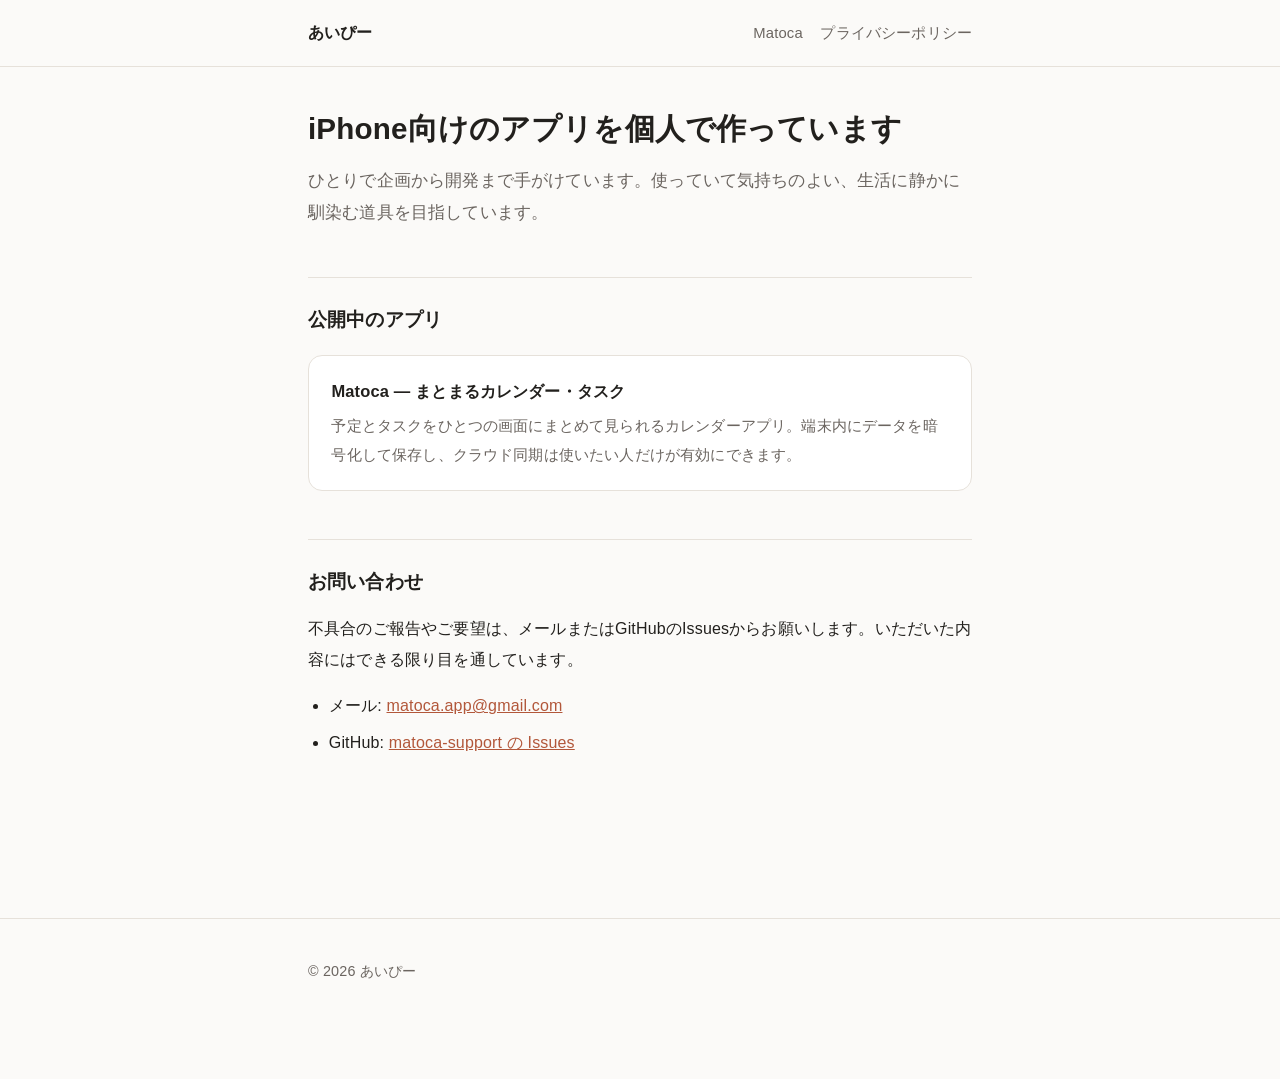
==== index.html @ 02bcfb50 "feat: ipchanee.com のサイト一式（トップ・Matocaサポート・プライバシーポリシー） GitHub Pages で独自ドメイン ipchanee.com を配信するための静的サイト" ====
<!doctype html>
<html lang="ja">
<head>
<meta charset="utf-8">
<meta name="viewport" content="width=device-width, initial-scale=1">
<title>あいぴー | 個人開発</title>
<meta name="description" content="iPhone向けアプリを個人で作っています。Matoca（まとまるカレンダー・タスク）のサポートとプライバシーポリシーはこちら。">
<link rel="stylesheet" href="/assets/style.css">
</head>
<body>
<header class="site">
  <div class="wrap">
    <a class="home" href="/">あいぴー</a>
    <nav><a href="/matoca/">Matoca</a><a href="/matoca/privacy.html">プライバシーポリシー</a></nav>
  </div>
</header>

<main class="wrap">
  <h1>iPhone向けのアプリを個人で作っています</h1>
  <p class="lead">ひとりで企画から開発まで手がけています。使っていて気持ちのよい、生活に静かに馴染む道具を目指しています。</p>

  <h2>公開中のアプリ</h2>

  <a class="card" href="/matoca/">
    <h3>Matoca — まとまるカレンダー・タスク</h3>
    <p>予定とタスクをひとつの画面にまとめて見られるカレンダーアプリ。端末内にデータを暗号化して保存し、クラウド同期は使いたい人だけが有効にできます。</p>
  </a>

  <h2>お問い合わせ</h2>
  <p>不具合のご報告やご要望は、メールまたはGitHubのIssuesからお願いします。いただいた内容にはできる限り目を通しています。</p>
  <ul>
    <li>メール: <a href="mailto:matoca.app@gmail.com">matoca.app@gmail.com</a></li>
    <li>GitHub: <a href="https://github.com/IPCHANeee/matoca-support/issues">matoca-support の Issues</a></li>
  </ul>
</main>

<footer class="site">
  <div class="wrap">
    <p>&copy; 2026 あいぴー</p>
  </div>
</footer>
</body>
</html>
---- assets/style.css ----
:root {
  --bg: #fbfaf8;
  --surface: #ffffff;
  --text: #22201d;
  --muted: #6b6560;
  --border: #e6e1da;
  --accent: #b2573a;
  --accent-soft: #fdf1ec;
}

@media (prefers-color-scheme: dark) {
  :root {
    --bg: #1a1816;
    --surface: #221f1d;
    --text: #ece8e3;
    --muted: #a39b93;
    --border: #38332f;
    --accent: #e89478;
    --accent-soft: #2b2320;
  }
}

* { box-sizing: border-box; }

html { -webkit-text-size-adjust: 100%; }

body {
  margin: 0;
  background: var(--bg);
  color: var(--text);
  font-family: -apple-system, BlinkMacSystemFont, "Hiragino Sans", "Noto Sans JP",
    "Yu Gothic UI", "Segoe UI", sans-serif;
  font-size: 16px;
  line-height: 1.9;
  letter-spacing: 0.01em;
}

.wrap {
  max-width: 44rem;
  margin: 0 auto;
  padding: 0 1.25rem 5rem;
}

header.site {
  border-bottom: 1px solid var(--border);
  margin-bottom: 2.5rem;
}

header.site .wrap {
  display: flex;
  align-items: center;
  justify-content: space-between;
  gap: 1rem;
  padding-top: 1.1rem;
  padding-bottom: 1.1rem;
  margin-bottom: 0;
}

header.site a.home {
  font-weight: 600;
  text-decoration: none;
  color: var(--text);
}

header.site nav a {
  color: var(--muted);
  text-decoration: none;
  margin-left: 1.1rem;
  font-size: 0.925rem;
}

header.site nav a:hover { color: var(--accent); }

h1 {
  font-size: 1.85rem;
  line-height: 1.5;
  margin: 2.5rem 0 0.6rem;
  letter-spacing: 0.005em;
}

h2 {
  font-size: 1.2rem;
  margin: 3rem 0 0.75rem;
  padding-top: 1.5rem;
  border-top: 1px solid var(--border);
}

h3 { font-size: 1.03rem; margin: 2rem 0 0.5rem; }

p { margin: 0.9rem 0; }

a { color: var(--accent); }

.lead {
  color: var(--muted);
  font-size: 1.05rem;
  margin-bottom: 2.5rem;
}

ul { padding-left: 1.3rem; }
li { margin: 0.4rem 0; }

table {
  width: 100%;
  border-collapse: collapse;
  margin: 1.2rem 0;
  font-size: 0.925rem;
  display: block;
  overflow-x: auto;
}

th, td {
  border: 1px solid var(--border);
  padding: 0.5rem 0.7rem;
  text-align: left;
  vertical-align: top;
}

th { background: var(--accent-soft); font-weight: 600; white-space: nowrap; }

code {
  background: var(--accent-soft);
  padding: 0.1em 0.35em;
  border-radius: 4px;
  font-size: 0.9em;
  font-family: ui-monospace, SFMono-Regular, Menlo, monospace;
}

.card {
  display: block;
  background: var(--surface);
  border: 1px solid var(--border);
  border-radius: 14px;
  padding: 1.25rem 1.4rem;
  margin: 1rem 0;
  text-decoration: none;
  color: inherit;
}

a.card:hover { border-color: var(--accent); }

.card h3 { margin: 0 0 0.3rem; }
.card p { margin: 0; color: var(--muted); font-size: 0.95rem; }

.notice {
  background: var(--accent-soft);
  border: 1px solid var(--border);
  border-left: 3px solid var(--accent);
  border-radius: 10px;
  padding: 1rem 1.25rem;
  margin: 1.75rem 0;
}

.notice p { margin: 0.4rem 0; }
.notice p:first-child { margin-top: 0; font-weight: 600; }
.notice p:last-child { margin-bottom: 0; }

.meta { color: var(--muted); font-size: 0.925rem; }

footer.site {
  border-top: 1px solid var(--border);
  margin-top: 4rem;
  padding-top: 1.5rem;
  color: var(--muted);
  font-size: 0.9rem;
}

footer.site a { color: var(--muted); }
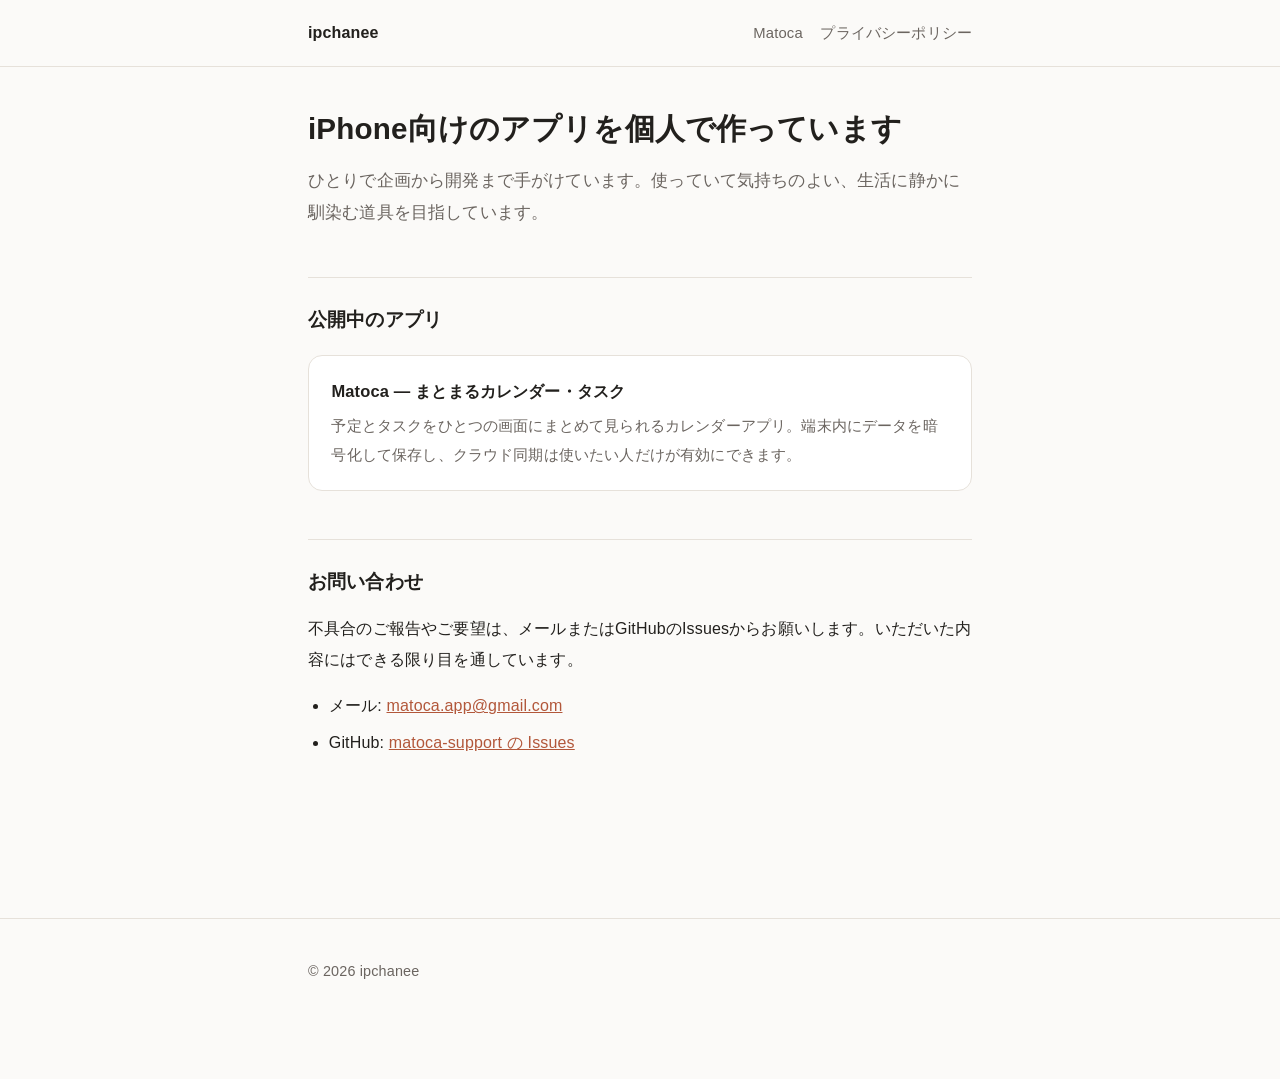
==== commit 1b0e2c7d: "chore: サイトの表記を ipchanee に変更 ドメイン（ipchanee.com）と揃え、英数字表記にした。 ヘッダー・フッター・タイトルと、ポリシーページの生成テンプレートを更新。  Co" ====
--- a/index.html
+++ b/index.html
@@ -3,14 +3,14 @@
 <head>
 <meta charset="utf-8">
 <meta name="viewport" content="width=device-width, initial-scale=1">
-<title>あいぴー | 個人開発</title>
+<title>ipchanee | 個人開発</title>
 <meta name="description" content="iPhone向けアプリを個人で作っています。Matoca（まとまるカレンダー・タスク）のサポートとプライバシーポリシーはこちら。">
 <link rel="stylesheet" href="/assets/style.css">
 </head>
 <body>
 <header class="site">
   <div class="wrap">
-    <a class="home" href="/">あいぴー</a>
+    <a class="home" href="/">ipchanee</a>
     <nav><a href="/matoca/">Matoca</a><a href="/matoca/privacy.html">プライバシーポリシー</a></nav>
   </div>
 </header>
@@ -36,7 +36,7 @@
 
 <footer class="site">
   <div class="wrap">
-    <p>&copy; 2026 あいぴー</p>
+    <p>&copy; 2026 ipchanee</p>
   </div>
 </footer>
 </body>
